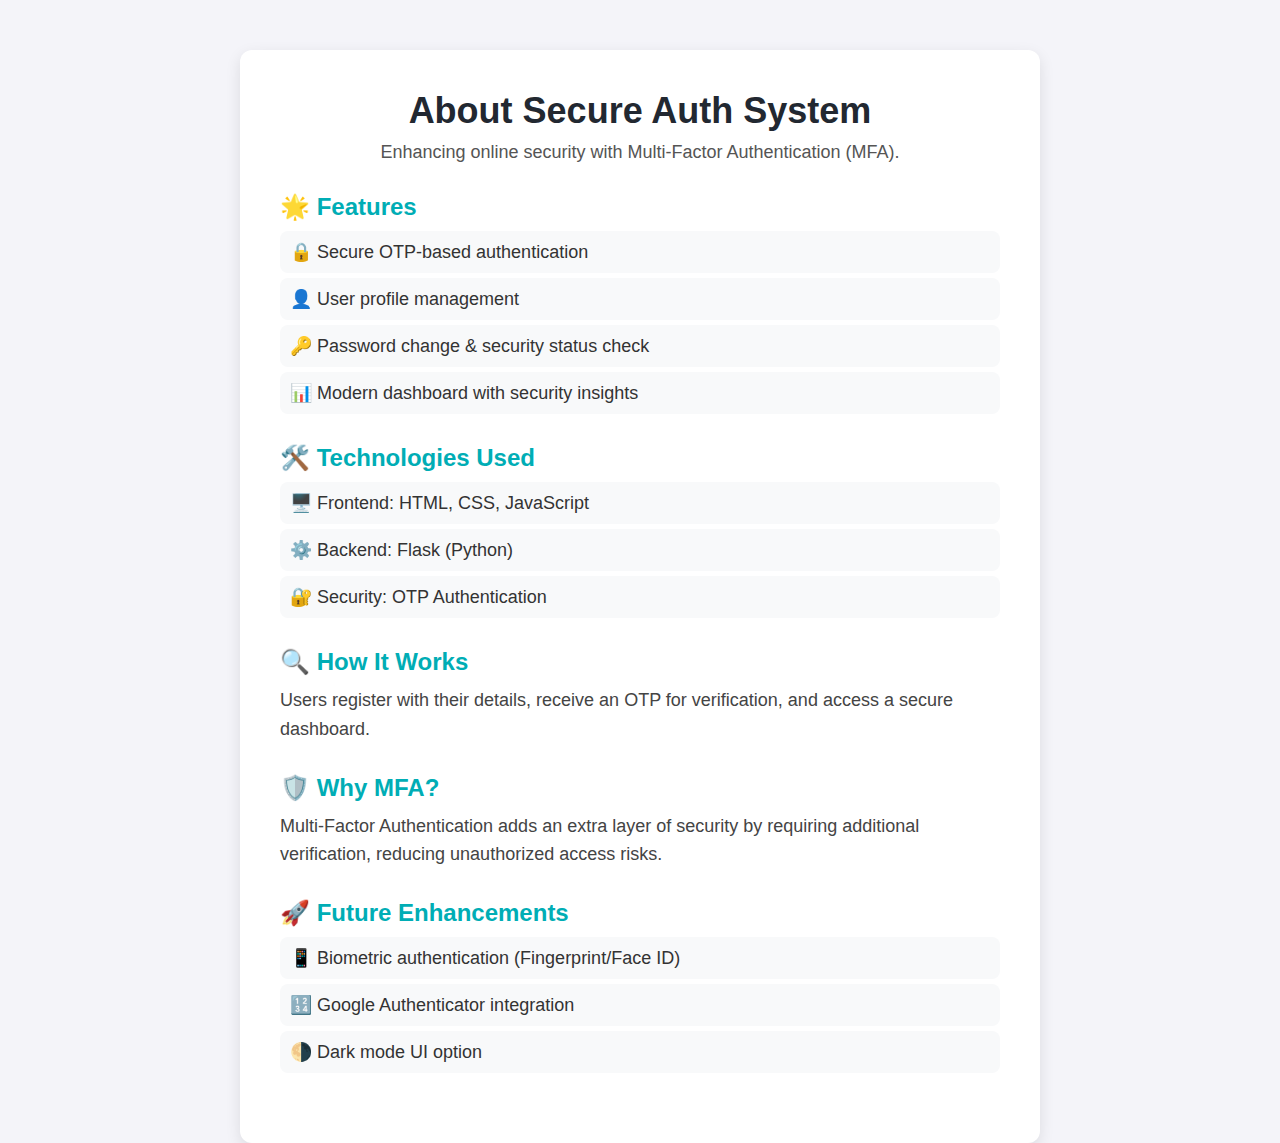
==== about.html @ f3202da4 "Add files via upload" ====
<!DOCTYPE html>
<html lang="en">
<head>
    <meta charset="UTF-8">
    <meta name="viewport" content="width=device-width, initial-scale=1.0">
    <title>About - Secure Auth System</title>
    <link rel="stylesheet" href="style.css">
</head>
<body class="about-page">

    <div class="about-container">
        <h1>About Secure Auth System</h1>
        <p class="subtext">Enhancing online security with Multi-Factor Authentication (MFA).</p>

        <div class="about-section">
            <h2>🌟 Features</h2>
            <ul>
                <li>🔒 Secure OTP-based authentication</li>
                <li>👤 User profile management</li>
                <li>🔑 Password change & security status check</li>
                <li>📊 Modern dashboard with security insights</li>
            </ul>
        </div>

        <div class="about-section">
            <h2>🛠️ Technologies Used</h2>
            <ul>
                <li>🖥️ Frontend: HTML, CSS, JavaScript</li>
                <li>⚙️ Backend: Flask (Python)</li>
                <li>🔐 Security: OTP Authentication</li>
            </ul>
        </div>

        <div class="about-section">
            <h2>🔍 How It Works</h2>
            <p>Users register with their details, receive an OTP for verification, and access a secure dashboard.</p>
        </div>

        <div class="about-section">
            <h2>🛡️ Why MFA?</h2>
            <p>Multi-Factor Authentication adds an extra layer of security by requiring additional verification, reducing unauthorized access risks.</p>
        </div>

        <div class="about-section">
            <h2>🚀 Future Enhancements</h2>
            <ul>
                <li>📱 Biometric authentication (Fingerprint/Face ID)</li>
                <li>🔢 Google Authenticator integration</li>
                <li>🌗 Dark mode UI option</li>
            </ul>
        </div>
    </div>

</body>
</html>
---- style.css ----
/* Global Styles */
* {
    margin: 0;
    padding: 0;
    box-sizing: border-box;
    font-family: 'Poppins', sans-serif;
}

body {
    background-color: #ffffff; /* White Background */
    color: #333;
}

/* Navigation Bar */
.navbar {
    background: #444; /* Dark Grey */
    color: white;
    padding: 15px 20px;
    display: flex;
    justify-content: space-between;
    align-items: center;
}

.navbar h1 {
    font-size: 22px;
}

.navbar ul {
    list-style: none;
    display: flex;
}

.navbar ul li {
    margin: 0 15px;
}

.navbar ul li a {
    color: white;
    text-decoration: none;
    font-weight: bold;
    transition: 0.3s;
}

.navbar ul li a:hover {
    color: #00bcd4; /* Cyan Hover */
}

/* Sidebar */
.sidebar {
    width: 250px;
    height: 100vh;
    background: #2c2c2c; /* Dark Grey */
    color: white;
    position: fixed;
    top: 0;
    left: 0;
    padding-top: 20px;
}

.sidebar .logo {
    text-align: center;
    font-size: 24px;
    margin-bottom: 20px;
}

.sidebar ul {
    list-style: none;
    padding: 0;
}

.sidebar ul li {
    padding: 15px 20px;
    transition: 0.3s;
}

.sidebar ul li a {
    text-decoration: none;
    color: white;
    display: flex;
    align-items: center;
}

.sidebar ul li a i {
    margin-right: 10px;
}

.sidebar ul li:hover {
    background: #00bcd4; /* Cyan */
}

/* Main Content */
.main-content {
    margin-left: 260px;
    padding: 20px;
}

/* Containers */
.container {
    width: 400px;
    margin: auto;
    text-align: center;
    background: #fff;
    padding: 25px;
    border-radius: 10px;
    box-shadow: 0px 0px 15px rgba(0, 0, 0, 0.1);
    margin-top: 80px;
}

/* Buttons */
button {
    width: 100%;
    padding: 12px;
    border: none;
    border-radius: 5px;
    font-weight: bold;
    transition: 0.3s;
    margin-top: 10px;
    cursor: pointer;
}

button:hover {
    opacity: 0.8;
}

.primary-btn {
    background: #00bcd4;
    color: white;
}

.primary-btn:hover {
    background: #008ba3;
}

.logout-btn {
    background: #d9534f;
    color: white;
}

.logout-btn:hover {
    background: #c9302c;
}

/* Forms */
input {
    width: 100%;
    padding: 10px;
    margin-top: 10px;
    border: 2px solid #00bcd4;
    border-radius: 5px;
    font-size: 16px;
    text-align: center;
}

/* ============================= */
/* HOMEPAGE STYLES */
/* ============================= */
.homepage {
    background: #f4f4f9;
    text-align: center;
}

.home-container {
    max-width: 800px;
    margin: 100px auto;
    padding: 50px;
    background: white;
    border-radius: 12px;
    box-shadow: 0px 5px 15px rgba(0, 0, 0, 0.1);
}

.home-container h1 {
    font-size: 36px;
    color: #222831;
    margin-bottom: 10px;
}

.home-container p {
    font-size: 18px;
    color: #555;
    margin-bottom: 20px;
}

.button-container {
    display: flex;
    justify-content: center;
    gap: 20px;
    flex-wrap: wrap;
    margin-top: 20px;
}

.btn {
    display: inline-block;
    padding: 12px 24px;
    font-size: 18px;
    font-weight: bold;
    color: white;
    background: #00adb5;
    border-radius: 8px;
    text-decoration: none;
    transition: 0.3s ease-in-out;
}

.btn:hover {
    background: #007f8b;
}

/* ============================= */
/* FOOTER STYLES */
/* ============================= */
.footer {
    margin-top: 50px;
    padding: 15px;
    background: #222831;
    color: white;
    text-align: center;
    font-size: 16px;
}


/* ============================= */
/* DASHBOARD PAGE STYLES */
/* ============================= */
.dashboard {
    background: #f8f9fa;
    display: flex;
}

/* Sidebar Styles */
.sidebar {
    width: 260px;
    height: 100vh;
    background: #2c3e50;
    color: white;
    position: fixed;
    padding-top: 20px;
}

.sidebar .logo {
    text-align: center;
    font-size: 24px;
    font-weight: bold;
    margin-bottom: 20px;
}

.sidebar ul {
    list-style: none;
    padding: 0;
}

.sidebar ul li {
    padding: 15px 20px;
    transition: 0.3s;
}

.sidebar ul li a {
    text-decoration: none;
    color: white;
    display: flex;
    align-items: center;
    font-size: 18px;
}

.sidebar ul li a i {
    margin-right: 10px;
}

.sidebar ul li:hover {
    background: #34495e;
}

/* Main Content */
.main-content {
    margin-left: 280px;
    padding: 40px;
    flex-grow: 1;
}

header h1 {
    font-size: 28px;
    color: #222;
}

header p {
    font-size: 18px;
    color: #555;
}

/* Dashboard Grid */
.dashboard-grid {
    display: grid;
    grid-template-columns: repeat(auto-fit, minmax(300px, 1fr));
    gap: 20px;
    margin-top: 30px;
}

/* Dashboard Cards */
.card {
    background: white;
    padding: 20px;
    border-radius: 10px;
    box-shadow: 0px 5px 15px rgba(0, 0, 0, 0.1);
    transition: 0.3s;
    text-align: center;
}

.card:hover {
    transform: scale(1.03);
}

/* Specific Card Styles */
.profile-card h3 {
    color: #2980b9;
}

.security-card h3 {
    color: #27ae60;
}

.security-card p {
    font-size: 18px;
    font-weight: bold;
    color: #27ae60;
}

.actions-card h3 {
    color: #6326ae;
}

/* Buttons */
button {
    width: 100%;
    padding: 10px;
    border: none;
    border-radius: 5px;
    cursor: pointer;
    font-weight: bold;
    transition: 0.3s;
    margin-top: 10px;
}

button:hover {
    opacity: 0.8;
}

.logout-btn {
    background: #a94340;
    color: white;
}

.logout-btn:hover {
    background: #854faf;
}

/* Help Page Styles */
.help-page {
    font-family: Arial, sans-serif;
    text-align: center;
    padding: 50px;
    background-color: #f4f4f4;
}

/* Help Container */
.help-container {
    background-color: #ffffff;
    color: #333;
    padding: 20px;
    border-radius: 8px;
    display: inline-block;
    box-shadow: 0 4px 8px rgba(0, 0, 0, 0.2);
    max-width: 500px;
}

.help-container h2 {
    margin-bottom: 15px;
    font-size: 24px;
    color: #007bff;
}

.help-container p {
    font-size: 16px;
    margin-bottom: 15px;
}

.help-container ul {
    list-style: none;
    padding: 0;
    text-align: left;
}

.help-container li {
    margin-bottom: 10px;
    font-size: 16px;
}

.help-container a {
    color: #007bff;
    text-decoration: none;
    font-weight: bold;
}

.help-container a:hover {
    text-decoration: underline;
}


/* ============================= */
/* ABOUT PAGE STYLES */
/* ============================= */
.about-page {
    background: #f4f4f9;
    text-align: center;
    padding: 50px 20px;
}

.about-container {
    max-width: 800px;
    margin: auto;
    background: white;
    padding: 40px;
    border-radius: 12px;
    box-shadow: 0px 5px 15px rgba(0, 0, 0, 0.1);
}

.about-container h1 {
    font-size: 36px;
    color: #222831;
    margin-bottom: 10px;
}

.subtext {
    font-size: 18px;
    color: #555;
    margin-bottom: 30px;
}

.about-section {
    text-align: left;
    margin-bottom: 30px;
}

.about-section h2 {
    font-size: 24px;
    color: #00adb5;
    margin-bottom: 10px;
}

.about-section ul {
    list-style: none;
    padding: 0;
}

.about-section ul li {
    font-size: 18px;
    background: #f8f9fa;
    padding: 10px;
    margin: 5px 0;
    border-radius: 8px;
    display: flex;
    align-items: center;
    gap: 8px;
    color: #333;
}

.about-section p {
    font-size: 18px;
    color: #444;
    line-height: 1.6;
}

/* Error Page Styles */
.error-page {
    font-family: Arial, sans-serif;
    text-align: center;
    padding: 50px;
    background-color: #f8d7da; /* Light red background for error */
}

/* Error Box */
.error-box {
    background-color: #f8d7da;
    color: #721c24;
    padding: 20px;
    border-radius: 8px;
    display: inline-block;
    box-shadow: 0 4px 8px rgba(0, 0, 0, 0.2);
}

.error-box h2 {
    margin: 0 0 10px;
    font-size: 24px;
}

.error-box p {
    font-size: 16px;
    margin-bottom: 15px;
}

/* Retry Button */
.retry-btn {
    display: inline-block;
    padding: 10px 20px;
    background-color: #dc3545;
    color: white;
    text-decoration: none;
    font-size: 16px;
    border-radius: 5px;
    transition: background 0.3s ease;
}

.retry-btn:hover {
    background-color: #b02a37;
}


/* ============================= */
/* SUCCESS PAGE STYLES */
/* ============================= */
.success-page {
    background: #f8f9fa;
    display: flex;
    justify-content: center;
    align-items: center;
    height: 100vh;
    font-family: 'Poppins', sans-serif;
}

.success-container {
    background: white;
    padding: 30px;
    border-radius: 10px;
    text-align: center;
    box-shadow: 0px 5px 15px rgba(0, 0, 0, 0.2);
    max-width: 400px;
}

.success-container h2 {
    color: #2ecc71;
    font-size: 24px;
    margin-bottom: 10px;
}

.success-container p {
    font-size: 16px;
    color: #555;
    margin-bottom: 20px;
}

/* Success Button */
.btn-success {
    display: inline-block;
    padding: 12px 20px;
    background: #2ecc71;
    color: white;
    text-decoration: none;
    font-weight: bold;
    border-radius: 5px;
    transition: 0.3s;
}

.btn-success:hover {
    background: #27ae60;
}

/* ============================= */
/* LOGIN PAGE STYLES */
/* ============================= */
body {
    font-family: 'Segoe UI', Tahoma, Geneva, Verdana, sans-serif;
    background-color: #f0f2f5;
    display: flex;
    justify-content: center;
    align-items: center;
    height: 100vh;
    margin: 0;
}

.login-container {
    background-color: #fff;
    padding: 30px 40px;
    border-radius: 16px;
    box-shadow: 0 10px 30px rgba(0, 0, 0, 0.1);
    width: 100%;
    max-width: 400px;
    text-align: center;
}

.login-container h2 {
    margin-bottom: 25px;
    font-size: 24px;
    color: #333;
}

label {
    display: block;
    text-align: left;
    margin-bottom: 6px;
    font-weight: bold;
    color: #555;
}

input[type="text"],
input[type="password"] {
    width: 100%;
    padding: 10px 12px;
    margin-bottom: 15px;
    border: 1px solid #ccc;
    border-radius: 8px;
    box-sizing: border-box;
    font-size: 14px;
}

.password-container {
    position: relative;
}

.password-container button {
    position: absolute;
    right: 10px;
    top: 50%;
    transform: translateY(-50%);
    background: none;
    border: none;
    cursor: pointer;
    padding: 0;
}


.password-container i {
    font-size: 18px;
    color: #555;
}

.btn-login, .btn-otp {
    width: 100%;
    padding: 12px;
    margin-top: 10px;
    border: none;
    border-radius: 8px;
    font-size: 16px;
    cursor: pointer;
    transition: 0.3s;
}

.btn-login {
    background-color: #28a745;
    color: white;
}

.btn-login:hover {
    background-color: #218838;
}

.btn-otp {
    background-color: #007bff6c;
    color: white;
}

.btn-otp:hover {
    background-color: #0069d97f;
}

.signup-text {
    margin-top: 15px;
    font-size: 14px;
}

.signup-text a {
    color: #007bff;
    text-decoration: none;
}

.signup-text a:hover {
    text-decoration: underline;
}

/* ============================= */
/* REGISTRATION PAGE*/
/* ============================= */

body.register-page {
    background-color: #f5f5f5;
    font-family: 'Segoe UI', sans-serif;
    display: flex;
    justify-content: center;
    align-items: center;
    height: 100vh;
  }
  
  .register-container {
    background-color: white;
    padding: 30px;
    border-radius: 15px;
    box-shadow: 0 0 20px rgba(0, 0, 0, 0.1);
    width: 100%;
    max-width: 400px;
    text-align: center;
  }
  
  .register-container h2 {
    margin-bottom: 20px;
    color: #333;
  }
  
  .register-container label {
    text-align: left;
    display: block;
    margin: 15px 0 5px;
    font-weight: bold;
    color: #333;
  }
  
  .register-container input[type="text"],
  .register-container input[type="email"],
  .register-container input[type="password"] {
    width: 100%;
    padding: 10px;
    border-radius: 8px;
    border: 1px solid #ccc;
    box-sizing: border-box;
  }
  
  .password-container {
    position: relative;
  }
  
  .toggle-password {
    position: absolute;
    right: 10px;
    top: 50%;
    transform: translateY(-50%);
    border: none;
    background: none;
    cursor: pointer;
    color: #333;
  }
  
  .btn-register {
    width: 100%;
    margin-top: 20px;
    padding: 10px;
    background-color: #28a745;
    border: none;
    border-radius: 8px;
    color: white;
    font-weight: bold;
    cursor: pointer;
  }
  
  .signup-text {
    margin-top: 15px;
    font-size: 14px;
  }
  

/* Responsive */
@media (max-width: 768px) {
    .sidebar {
        width: 200px;
    }

    .main-content {
        margin-left: 210px;
    }

    .container,
    .error-container,
    .success-container {
        width: 90%;
    }
}
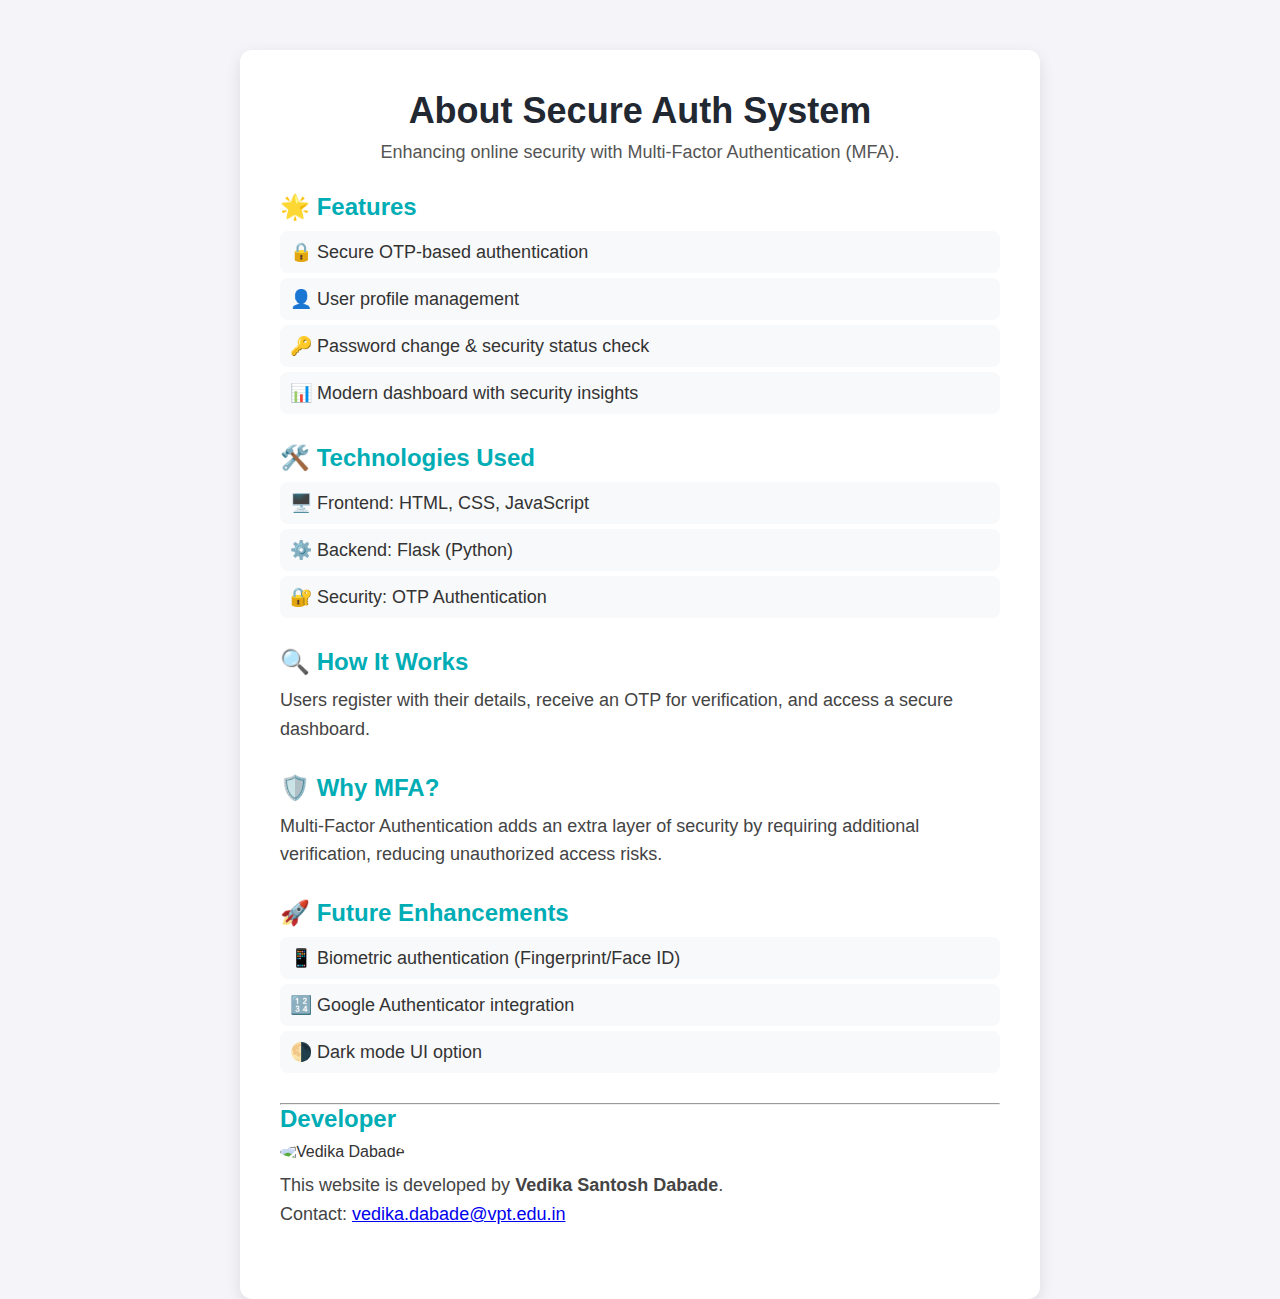
==== commit bab0e362: "Add files via upload" ====
--- a/about.html
+++ b/about.html
@@ -49,6 +49,15 @@
                 <li>🌗 Dark mode UI option</li>
             </ul>
         </div>
+        
+        <hr>
+        <div class="about-section">
+            <h2>Developer</h2>
+            <img src="profile.jpg" alt="Vedika Dabade" class="developer-photo">
+            <p>This website is developed by <strong>Vedika Santosh Dabade</strong>.</p>
+            <p>Contact: <a href="mailto:vedika.dabade@vpt.edu.in">vedika.dabade@vpt.edu.in</a></p>
+          </div>
+          
     </div>
 
 </body>
--- a/style.css
+++ b/style.css
@@ -751,6 +751,14 @@
     font-size: 14px;
   }
   
+  .developer-photo {
+    width: 100px;
+    height: 100px;
+    border-radius: 50%;
+    object-fit: cover;
+    margin-bottom: 10px;
+  }
+  
 
 /* Responsive */
 @media (max-width: 768px) {
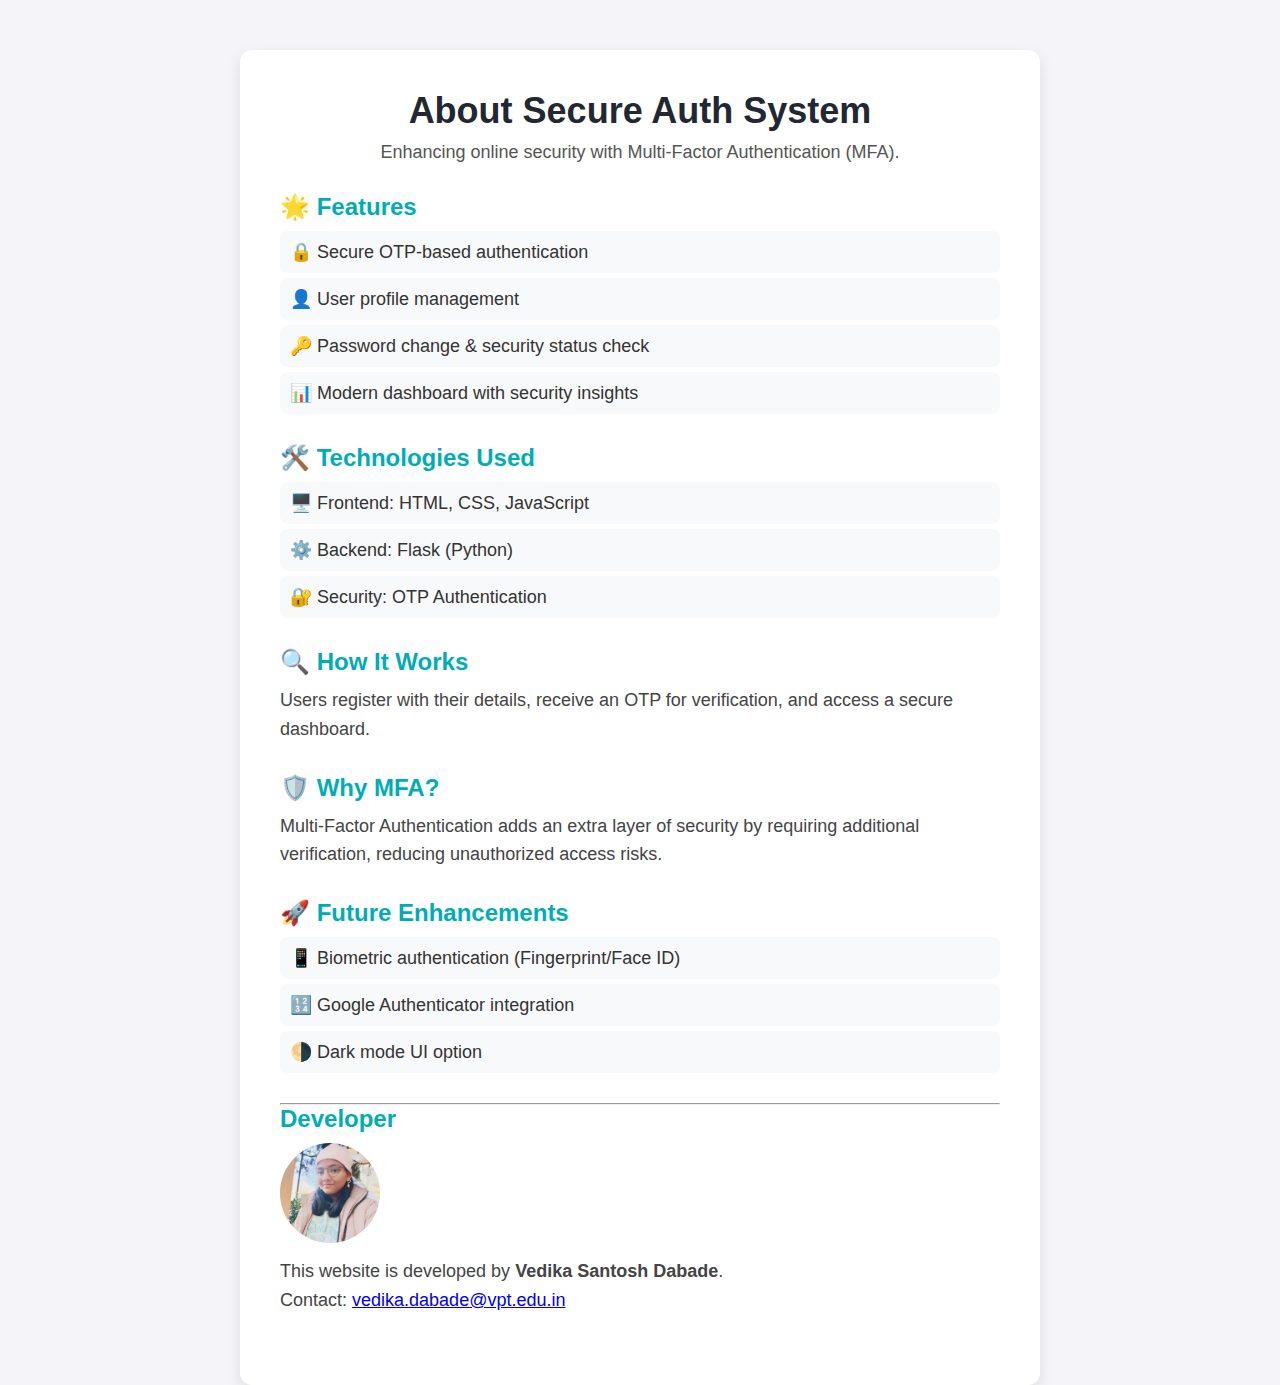
==== commit ff31433f: "Add files via upload" ====
--- a/about.html
+++ b/about.html
@@ -53,7 +53,7 @@
         <hr>
         <div class="about-section">
             <h2>Developer</h2>
-            <img src="profile.jpg" alt="Vedika Dabade" class="developer-photo">
+            <img src="Profile.jpg.jpg" alt="Vedika Dabade" class="developer-photo">
             <p>This website is developed by <strong>Vedika Santosh Dabade</strong>.</p>
             <p>Contact: <a href="mailto:vedika.dabade@vpt.edu.in">vedika.dabade@vpt.edu.in</a></p>
           </div>
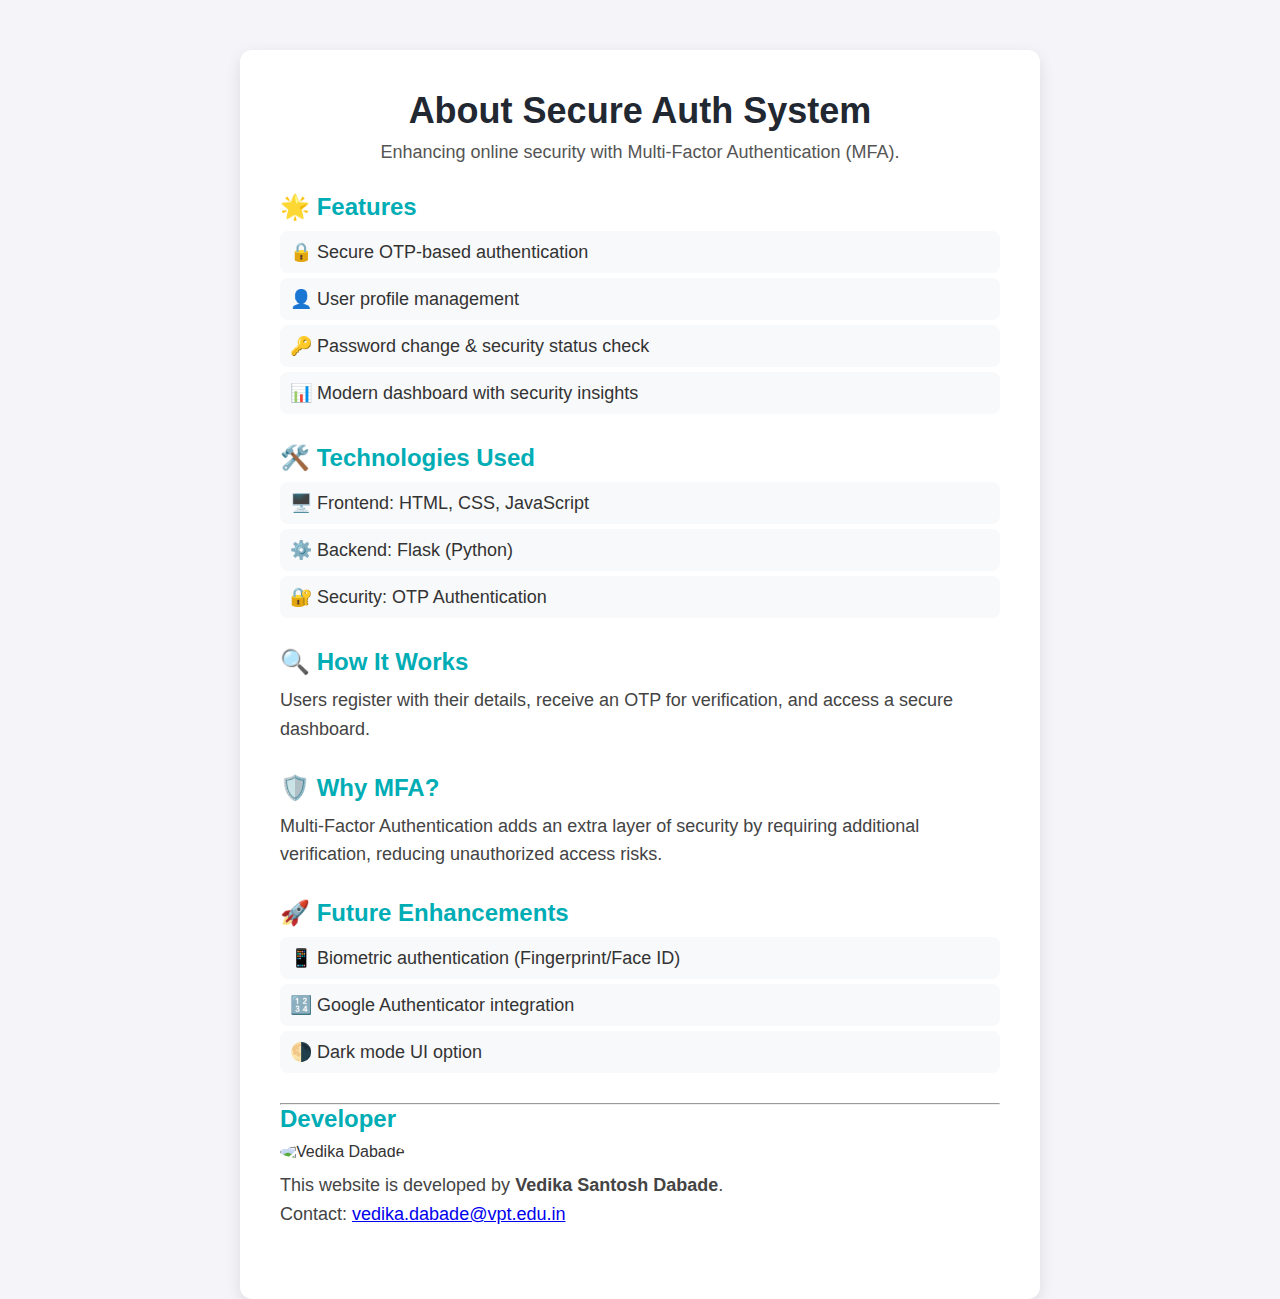
==== commit 581ef500: "Add files via upload" ====
--- a/about.html
+++ b/about.html
@@ -53,7 +53,7 @@
         <hr>
         <div class="about-section">
             <h2>Developer</h2>
-            <img src="Profile.jpg.jpg" alt="Vedika Dabade" class="developer-photo">
+            <img src="images/Profile.jpg.jpg" alt="Vedika Dabade" class="developer-photo">
             <p>This website is developed by <strong>Vedika Santosh Dabade</strong>.</p>
             <p>Contact: <a href="mailto:vedika.dabade@vpt.edu.in">vedika.dabade@vpt.edu.in</a></p>
           </div>
